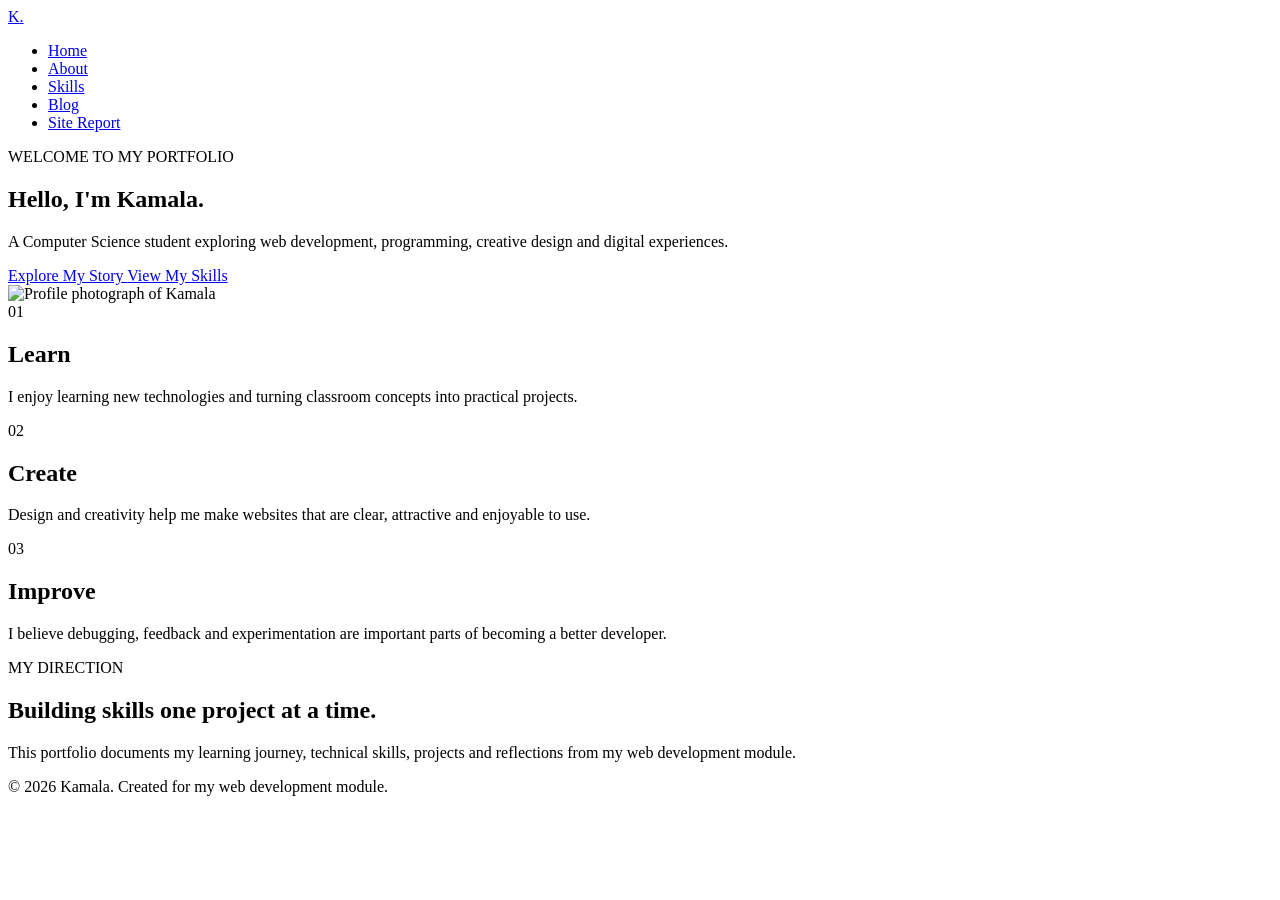
==== index.html @ a612e980 "welcome to my first page" ====
<!DOCTYPE html>
<html lang="en">
<head>
    <meta charset="UTF-8">
    <meta name="viewport" content="width=device-width, initial-scale=1.0">
    <meta name="description" content="Kamala's personal portfolio website">
    <title>Kamala | Home</title>
    <link rel="stylesheet" href="style.css">
</head>

<body>

<header class="site-header">
    <a class="logo" href="index.html">K<span>.</span></a>

    <nav aria-label="Main navigation">
        <ul class="nav-list">
            <li><a class="active" href="index.html">Home</a></li>
            <li><a href="about.html">About</a></li>
            <li><a href="skills.html">Skills</a></li>
            <li><a href="blog.html">Blog</a></li>
            <li><a href="sitereport.html">Site Report</a></li>
        </ul>
    </nav>
</header>

<main>

    <section class="hero">

        <div class="hero-content">
            <p class="eyebrow">WELCOME TO MY PORTFOLIO</p>

            <h1>
                Hello, I'm <span>Kamala</span>.
            </h1>

            <p class="hero-text">
                A Computer Science student exploring web development,
                programming, creative design and digital experiences.
            </p>

            <div class="button-group">
                <a class="button primary" href="about.html">
                    Explore My Story
                </a>

                <a class="button secondary" href="skills.html">
                    View My Skills
                </a>
            </div>
        </div>

        <div class="hero-card">
            <img src="1.PNG"
                 alt="Profile photograph of Kamala">
        </div>

    </section>

    <div class="section intro-grid">

    <article class="card">

        <div class="icon">01</div>

        <h2>Learn</h2>

        <p>
            I enjoy learning new technologies and turning classroom
            concepts into practical projects.
        </p>

    </article>


    <article class="card">

        <div class="icon">02</div>

        <h2>Create</h2>

        <p>
            Design and creativity help me make websites that are
            clear, attractive and enjoyable to use.
        </p>

    </article>


    <article class="card">

        <div class="icon">03</div>

        <h2>Improve</h2>

        <p>
            I believe debugging, feedback and experimentation are
            important parts of becoming a better developer.
        </p>

    </article>

</div>


    <section class="section highlight">

        <div>
            <p class="eyebrow">MY DIRECTION</p>

            <h2>
                Building skills one project at a time.
            </h2>
        </div>

        <p>
            This portfolio documents my learning journey, technical
            skills, projects and reflections from my web development module.
        </p>

    </section>

</main>


<footer class="site-footer">
    <p>
        &copy; 2026 Kamala. Created for my web development module.
    </p>
</footer>

</body>
</html>
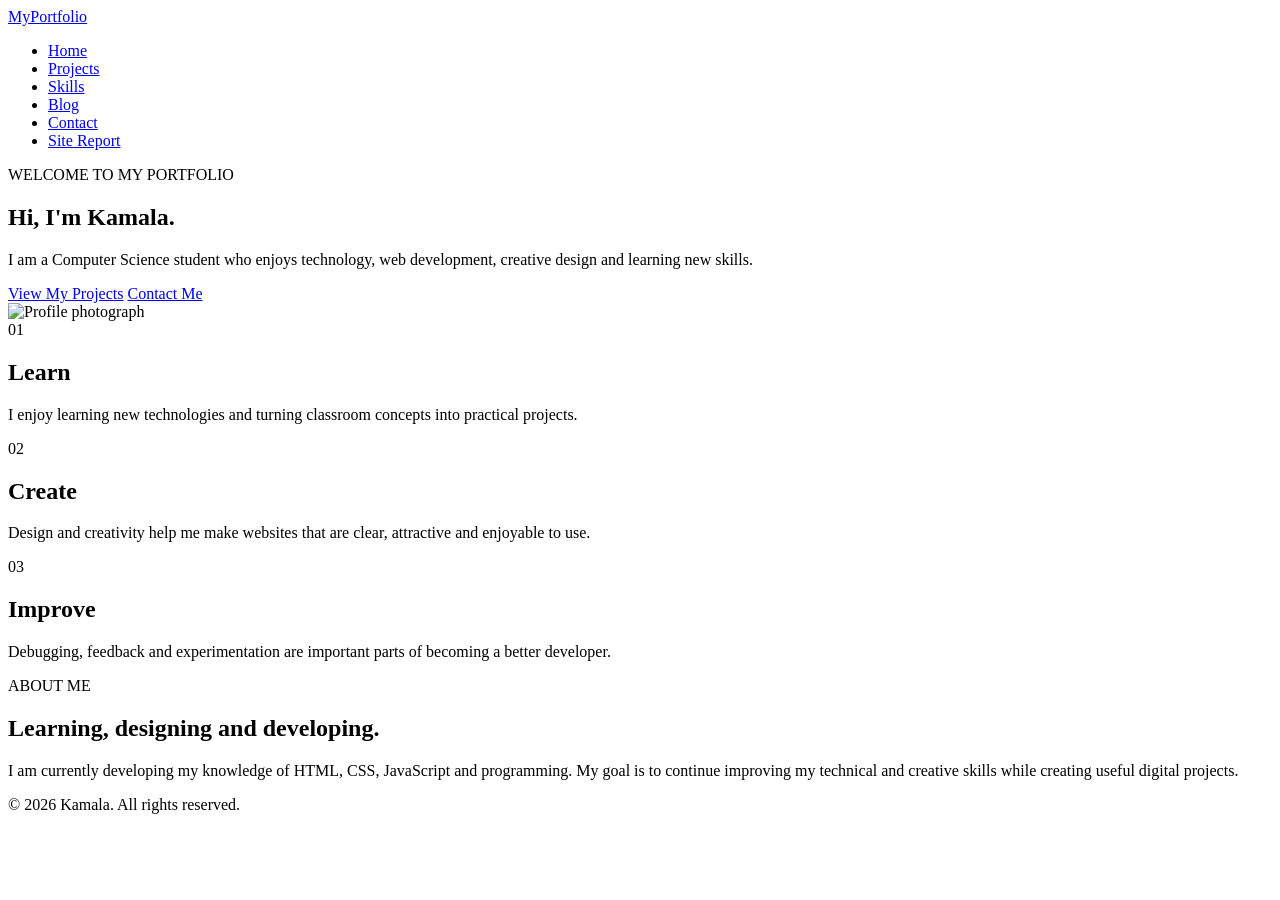
==== commit 18d65b48: "Update portfolio website content and structure <section class="page-heading">     <p class="small-h" ====
--- a/index.html
+++ b/index.html
@@ -3,120 +3,126 @@
 <head>
     <meta charset="UTF-8">
     <meta name="viewport" content="width=device-width, initial-scale=1.0">
-    <meta name="description" content="Kamala's personal portfolio website">
-    <title>Kamala | Home</title>
+    <meta name="description" content="Personal portfolio website of a Computer Science student.">
+    <title>Home | My Portfolio</title>
     <link rel="stylesheet" href="style.css">
 </head>
 
 <body>
 
 <header class="site-header">
-    <a class="logo" href="index.html">K<span>.</span></a>
+
+    <a class="logo" href="index.html">MyPortfolio</a>
 
     <nav aria-label="Main navigation">
         <ul class="nav-list">
             <li><a class="active" href="index.html">Home</a></li>
-            <li><a href="about.html">About</a></li>
+            <li><a href="project.html">Projects</a></li>
             <li><a href="skills.html">Skills</a></li>
             <li><a href="blog.html">Blog</a></li>
+            <li><a href="contact.html">Contact</a></li>
             <li><a href="sitereport.html">Site Report</a></li>
         </ul>
     </nav>
+
 </header>
+
 
 <main>
 
     <section class="hero">
 
         <div class="hero-content">
-            <p class="eyebrow">WELCOME TO MY PORTFOLIO</p>
+
+            <p class="small-heading">WELCOME TO MY PORTFOLIO</p>
 
             <h1>
-                Hello, I'm <span>Kamala</span>.
+                Hi, I'm <span>Kamala</span>.
             </h1>
 
             <p class="hero-text">
-                A Computer Science student exploring web development,
-                programming, creative design and digital experiences.
+                I am a Computer Science student who enjoys technology,
+                web development, creative design and learning new skills.
             </p>
 
-            <div class="button-group">
-                <a class="button primary" href="about.html">
-                    Explore My Story
-                </a>
+            <div class="hero-buttons">
+                <a class="button" href="project.html">View My Projects</a>
+                <a class="button button-outline" href="contact.html">Contact Me</a>
+            </div>
 
-                <a class="button secondary" href="skills.html">
-                    View My Skills
-                </a>
-            </div>
         </div>
 
-        <div class="hero-card">
+        <div class="hero-image">
+
             <img src="1.PNG"
-                 alt="Profile photograph of Kamala">
+                 alt="Profile photograph">
+
         </div>
 
     </section>
 
+
     <div class="section intro-grid">
 
-    <article class="card">
+        <article class="card">
 
-        <div class="icon">01</div>
+            <div class="icon">01</div>
 
-        <h2>Learn</h2>
+            <h2>Learn</h2>
 
-        <p>
-            I enjoy learning new technologies and turning classroom
-            concepts into practical projects.
-        </p>
+            <p>
+                I enjoy learning new technologies and turning classroom
+                concepts into practical projects.
+            </p>
 
-    </article>
+        </article>
 
 
-    <article class="card">
+        <article class="card">
 
-        <div class="icon">02</div>
+            <div class="icon">02</div>
 
-        <h2>Create</h2>
+            <h2>Create</h2>
 
-        <p>
-            Design and creativity help me make websites that are
-            clear, attractive and enjoyable to use.
-        </p>
+            <p>
+                Design and creativity help me make websites that are
+                clear, attractive and enjoyable to use.
+            </p>
 
-    </article>
+        </article>
 
 
-    <article class="card">
+        <article class="card">
 
-        <div class="icon">03</div>
+            <div class="icon">03</div>
 
-        <h2>Improve</h2>
+            <h2>Improve</h2>
 
-        <p>
-            I believe debugging, feedback and experimentation are
-            important parts of becoming a better developer.
-        </p>
+            <p>
+                Debugging, feedback and experimentation are important
+                parts of becoming a better developer.
+            </p>
 
-    </article>
+        </article>
 
-</div>
+    </div>
 
 
-    <section class="section highlight">
+    <section class="section about-preview">
 
         <div>
-            <p class="eyebrow">MY DIRECTION</p>
 
-            <h2>
-                Building skills one project at a time.
-            </h2>
+            <p class="small-heading">ABOUT ME</p>
+
+            <h2>Learning, designing and developing.</h2>
+
         </div>
 
         <p>
-            This portfolio documents my learning journey, technical
-            skills, projects and reflections from my web development module.
+            I am currently developing my knowledge of HTML, CSS,
+            JavaScript and programming. My goal is to continue improving
+            my technical and creative skills while creating useful
+            digital projects.
         </p>
 
     </section>
@@ -125,10 +131,10 @@
 
 
 <footer class="site-footer">
-    <p>
-        &copy; 2026 Kamala. Created for my web development module.
-    </p>
+
+    <p>&copy; 2026 Kamala. All rights reserved.</p>
+
 </footer>
 
 </body>
-</html>+</html>
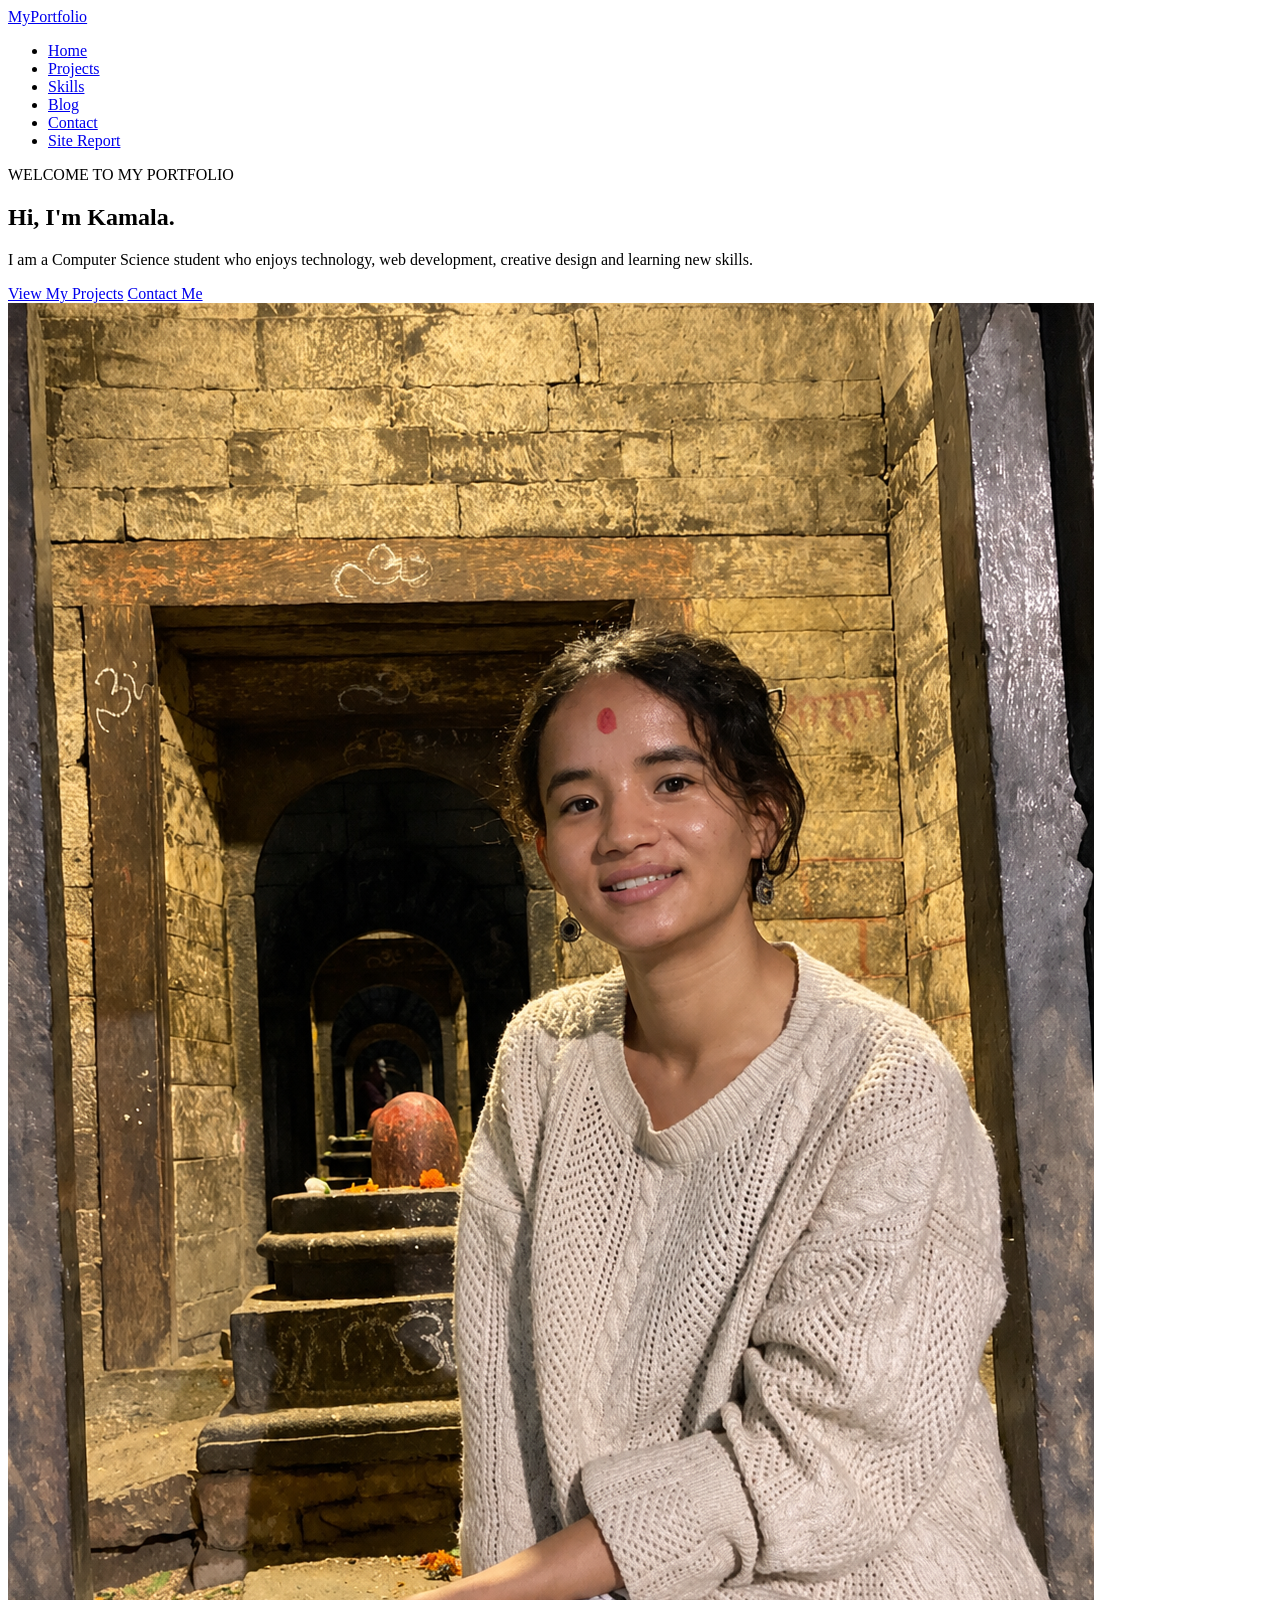
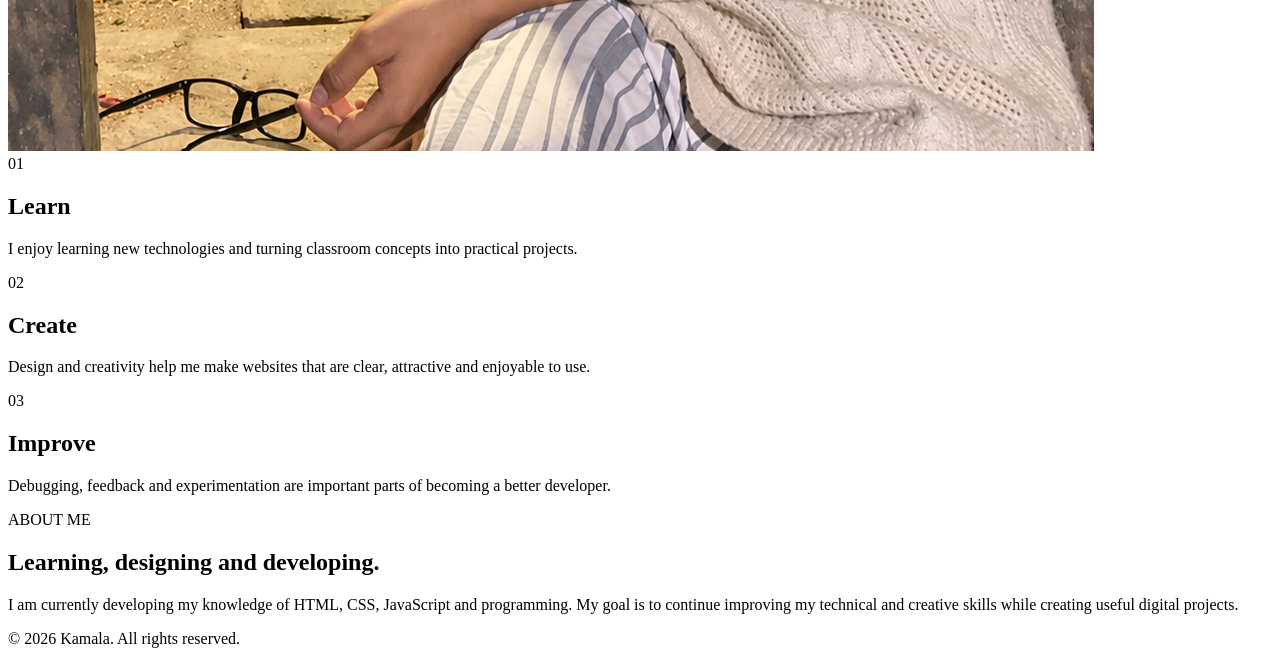
==== commit 6e0e8417: "updated website code" ====
--- a/index.html
+++ b/index.html
@@ -17,7 +17,7 @@
     <nav aria-label="Main navigation">
         <ul class="nav-list">
             <li><a class="active" href="index.html">Home</a></li>
-            <li><a href="project.html">Projects</a></li>
+            <li><a href="projects.html">Projects</a></li>
             <li><a href="skills.html">Skills</a></li>
             <li><a href="blog.html">Blog</a></li>
             <li><a href="contact.html">Contact</a></li>
@@ -46,7 +46,7 @@
             </p>
 
             <div class="hero-buttons">
-                <a class="button" href="project.html">View My Projects</a>
+                <a class="button" href="projects.html">View My Projects</a>
                 <a class="button button-outline" href="contact.html">Contact Me</a>
             </div>
 
@@ -54,7 +54,7 @@
 
         <div class="hero-image">
 
-            <img src="1.PNG"
+            <img src="1.png"
                  alt="Profile photograph">
 
         </div>
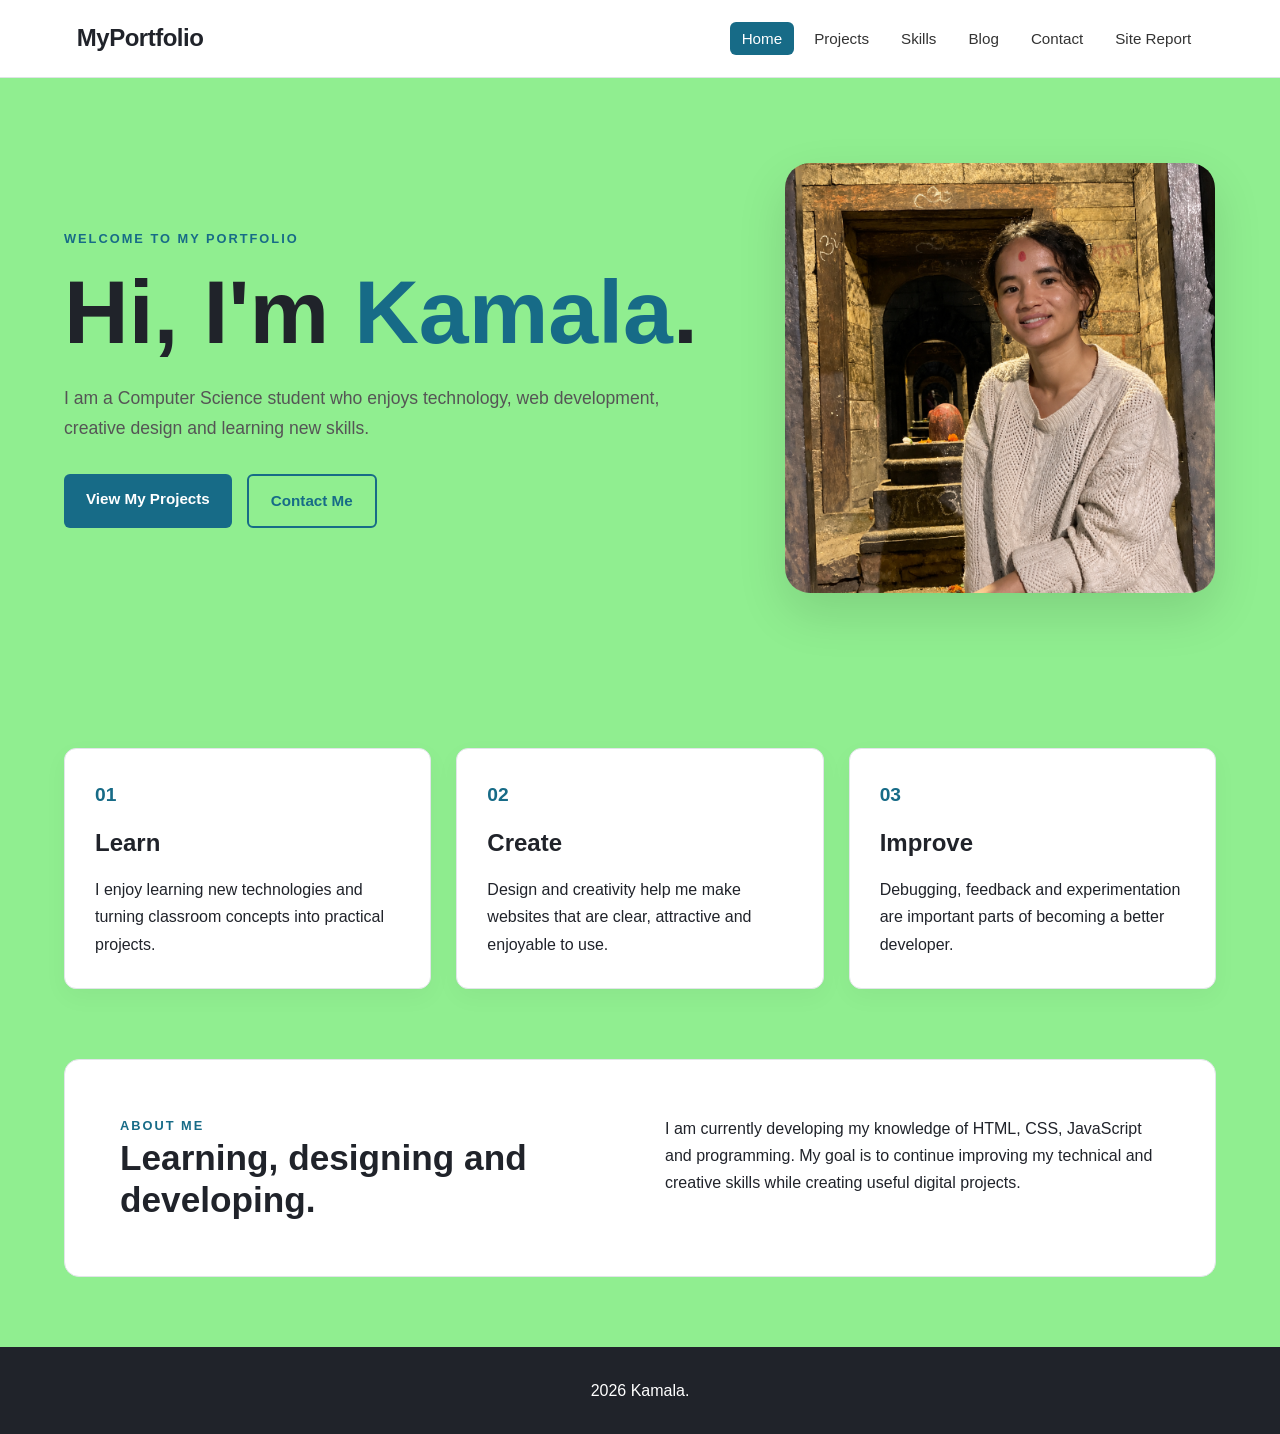
==== commit 1e8f9a7f: "Update portfolio website" ====
--- a/index.html
+++ b/index.html
@@ -132,7 +132,7 @@
 
 <footer class="site-footer">
 
-    <p>&copy; 2026 Kamala. All rights reserved.</p>
+    <p> 2026 Kamala. </p>
 
 </footer>
 
--- a/style.css
+++ b/style.css
@@ -0,0 +1,659 @@
+* {
+    margin: 0;
+    padding: 0;
+    box-sizing: border-box;
+}
+
+html {
+    scroll-behavior: smooth;
+}
+
+body {
+    font-family: Arial, Helvetica, sans-serif;
+    line-height: 1.7;
+    color: #20232a;
+    background:lightgreen;
+}
+
+img {
+    max-width: 100%;
+    display: block;
+}
+
+a {
+    color: #176b87;
+}
+
+a:hover {
+    color: #0d4f65;
+}
+
+.site-header {
+    background: #ffffff;
+    border-bottom: 1px solid #dfe3e6;
+    padding: 18px 6%;
+    display: flex;
+    align-items: center;
+    justify-content: space-between;
+    gap: 30px;
+    position: sticky;
+    top: 0;
+    z-index: 1000;
+}
+
+.logo {
+    color: #20232a;
+    text-decoration: none;
+    font-size: 1.5rem;
+    font-weight: 800;
+    letter-spacing: -0.5px;
+}
+
+.nav-list {
+    list-style: none;
+    display: flex;
+    flex-wrap: wrap;
+    justify-content: center;
+    gap: 8px;
+}
+
+.nav-list a {
+    color: #333333;
+    text-decoration: none;
+    padding: 8px 12px;
+    border-radius: 6px;
+    font-size: 0.95rem;
+}
+
+.nav-list a:hover,
+.nav-list a.active {
+    color: #ffffff;
+    background: #176b87;
+}
+
+main {
+    width: min(1180px, 90%);
+    margin: auto;
+}
+
+.hero {
+    min-height: 600px;
+    display: grid;
+    grid-template-columns: 1.2fr 0.8fr;
+    align-items: center;
+    gap: 70px;
+    padding: 80px 0;
+}
+
+.hero-content h1 {
+    font-size: clamp(3rem, 7vw, 5.8rem);
+    line-height: 1.05;
+    margin: 15px 0 25px;
+}
+
+.hero-content h1 span {
+    color: #176b87;
+}
+
+.small-heading {
+    color: #176b87;
+    font-size: 0.8rem;
+    font-weight: 800;
+    letter-spacing: 2px;
+}
+
+.hero-text {
+    max-width: 650px;
+    font-size: 1.1rem;
+    color: #555555;
+}
+
+.hero-buttons {
+    display: flex;
+    flex-wrap: wrap;
+    gap: 15px;
+    margin-top: 30px;
+}
+
+.button {
+    display: inline-block;
+    border: none;
+    background: #176b87;
+    color: #ffffff;
+    padding: 12px 22px;
+    border-radius: 6px;
+    text-decoration: none;
+    cursor: pointer;
+    font-weight: 700;
+    font-size: 0.95rem;
+}
+
+.button:hover {
+    background: #0d4f65;
+    color: #ffffff;
+}
+
+.button-outline {
+    background: transparent;
+    border: 2px solid #176b87;
+    color: #176b87;
+}
+
+.button-outline:hover {
+    background: #176b87;
+    color: #ffffff;
+}
+
+.hero-image img {
+    width: 100%;
+    max-width: 430px;
+    aspect-ratio: 1 / 1;
+    object-fit: cover;
+    margin: auto;
+    border-radius: 25px;
+    box-shadow: 0 20px 50px rgba(0, 0, 0, 0.12);
+}
+
+.section {
+    margin: 70px 0;
+}
+
+.section > h2 {
+    margin-bottom: 30px;
+    font-size: 2rem;
+}
+
+.intro-grid {
+    display: grid;
+    grid-template-columns: repeat(3, 1fr);
+    gap: 25px;
+}
+
+.card {
+    background: #ffffff;
+    padding: 30px;
+    border: 1px solid #e1e5e8;
+    border-radius: 12px;
+    box-shadow: 0 8px 25px rgba(0, 0, 0, 0.04);
+}
+
+.card h2 {
+    margin: 12px 0;
+}
+
+.icon {
+    color: #176b87;
+    font-weight: 800;
+    font-size: 1.2rem;
+}
+
+.about-preview {
+    display: grid;
+    grid-template-columns: 1fr 1fr;
+    gap: 50px;
+    padding: 55px;
+    background: #ffffff;
+    border-radius: 15px;
+    border: 1px solid #e1e5e8;
+}
+
+.about-preview h2 {
+    font-size: 2.2rem;
+    line-height: 1.2;
+}
+
+.page-heading {
+    padding: 90px 0 55px;
+    text-align: center;
+}
+
+.page-heading h1 {
+    font-size: clamp(2.7rem, 6vw, 4.5rem);
+    line-height: 1.1;
+    margin: 12px 0;
+}
+
+.page-heading p:last-child {
+    max-width: 700px;
+    margin: auto;
+    color: #666666;
+}
+
+/* Project page - intentionally different grid */
+
+.projects-grid {
+    display: grid;
+    grid-template-columns: repeat(2, 1fr);
+    grid-template-rows: auto auto;
+    gap: 25px;
+    margin-bottom: 90px;
+}
+
+.project-card {
+    background: #ffffff;
+    border: 1px solid #e1e5e8;
+    border-radius: 14px;
+    overflow: hidden;
+}
+
+.project-large {
+    grid-row: span 2;
+}
+
+.project-wide {
+    grid-column: span 2;
+    display: grid;
+    align-items: center;
+}
+
+.project-card img {
+    width: 100%;
+    height: 250px;
+    object-fit: cover;
+}
+
+.project-large img {
+    height: 350px;
+}
+
+.project-content {
+    padding: 28px;
+}
+
+.project-content span {
+    color: #176b87;
+    font-size: 0.75rem;
+    font-weight: 800;
+    letter-spacing: 1.5px;
+}
+
+.project-content h2 {
+    margin: 8px 0 12px;
+}
+
+.project-content a {
+    display: inline-block;
+    margin-top: 15px;
+    font-weight: 700;
+}
+
+/* Contact */
+
+.contact-grid {
+    display: grid;
+    grid-template-columns: 0.8fr 1.2fr;
+    gap: 50px;
+    margin-bottom: 90px;
+}
+
+.contact-information,
+.contact-form-container {
+    background: #ffffff;
+    padding: 40px;
+    border: 1px solid #e1e5e8;
+    border-radius: 14px;
+}
+
+.contact-information h2,
+.contact-form-container h2 {
+    margin-bottom: 20px;
+}
+
+.contact-item {
+    margin-top: 30px;
+    padding-top: 20px;
+    border-top: 1px solid #e1e5e8;
+}
+
+.contact-item h3 {
+    margin-bottom: 5px;
+}
+
+.form-group {
+    margin-bottom: 20px;
+}
+
+.form-group label {
+    display: block;
+    margin-bottom: 7px;
+    font-weight: 700;
+}
+
+.form-group input,
+.form-group textarea {
+    width: 100%;
+    padding: 12px;
+    border: 1px solid #cbd1d5;
+    border-radius: 6px;
+    font: inherit;
+    background: #ffffff;
+}
+
+.form-group input:focus,
+.form-group textarea:focus {
+    outline: 2px solid #176b87;
+    border-color: #176b87;
+}
+
+/* Skills */
+
+.table-wrapper {
+    overflow-x: auto;
+}
+
+table {
+    width: 100%;
+    border-collapse: collapse;
+    background: #ffffff;
+}
+
+caption {
+    text-align: left;
+    font-weight: 700;
+    padding: 15px 0;
+}
+
+th,
+td {
+    padding: 16px;
+    border: 1px solid #dfe3e6;
+    text-align: left;
+}
+
+th {
+    background: #176b87;
+    color: #ffffff;
+}
+
+tr:nth-child(even) {
+    background: #f0f4f6;
+}
+
+.skills-list {
+    display: grid;
+    grid-template-columns: repeat(4, 1fr);
+    gap: 20px;
+}
+
+.skill-item {
+    background: #ffffff;
+    padding: 25px;
+    border: 1px solid #e1e5e8;
+    border-radius: 10px;
+}
+
+.skill-item h3 {
+    margin-bottom: 8px;
+    color: #176b87;
+}
+
+.two-column {
+    display: grid;
+    grid-template-columns: 1fr 1fr;
+    gap: 50px;
+}
+
+.styled-list {
+    padding-left: 25px;
+}
+
+.styled-list li {
+    margin-bottom: 10px;
+}
+
+.numbered {
+    list-style-type: decimal;
+}
+
+/* Blog */
+
+.blog-post {
+    display: grid;
+    grid-template-columns: 0.9fr 1.1fr;
+    gap: 50px;
+    align-items: center;
+    margin-bottom: 70px;
+    background: #ffffff;
+    padding: 30px;
+    border: 1px solid #e1e5e8;
+    border-radius: 14px;
+}
+
+.blog-post.reverse {
+    grid-template-columns: 1.1fr 0.9fr;
+}
+
+.blog-post.reverse .blog-image {
+    order: 2;
+}
+
+.blog-image {
+    width: 100%;
+    height: 350px;
+    object-fit: cover;
+    border-radius: 10px;
+}
+
+.blog-content h2 {
+    font-size: 2rem;
+    margin-bottom: 15px;
+}
+
+.blog-content p {
+    margin-bottom: 15px;
+}
+
+.blog-conclusion {
+    background: #ffffff;
+    padding: 45px;
+    border-left: 5px solid #176b87;
+    margin-bottom: 90px;
+}
+
+/* Site report */
+
+.report {
+    max-width: 900px;
+    margin: 0 auto 90px;
+}
+
+.report-section {
+    margin-bottom: 55px;
+}
+
+.report-section h2 {
+    font-size: 2rem;
+    margin-bottom: 18px;
+}
+
+.report-section p {
+    margin-bottom: 18px;
+}
+
+.development-log {
+    padding-left: 25px;
+}
+
+.development-log li {
+    margin-bottom: 15px;
+}
+
+.validation-grid {
+    display: grid;
+    grid-template-columns: 1fr 1fr;
+    gap: 25px;
+    margin-top: 30px;
+}
+
+.validation-grid figure {
+    background: #ffffff;
+    padding: 15px;
+    border: 1px solid #dfe3e6;
+    border-radius: 10px;
+}
+
+.validation-grid img {
+    width: 100%;
+    height: 300px;
+    object-fit: contain;
+    background: #f1f1f1;
+}
+
+.validation-grid figcaption {
+    padding: 12px 5px 5px;
+    font-weight: 700;
+}
+
+.note {
+    padding: 15px;
+    background: #fff5d9;
+    border-left: 4px solid #d49b00;
+}
+
+/* Footer */
+
+.site-footer {
+    background: #20232a;
+    color: #ffffff;
+    text-align: center;
+    padding: 30px 6%;
+    margin-top: 50px;
+}
+
+
+/* Responsive design */
+
+@media (max-width: 900px) {
+
+    .site-header {
+        flex-direction: column;
+        align-items: center;
+    }
+
+    .hero {
+        grid-template-columns: 1fr;
+        text-align: center;
+    }
+
+    .hero-buttons {
+        justify-content: center;
+    }
+
+    .intro-grid {
+        grid-template-columns: 1fr;
+    }
+
+    .about-preview {
+        grid-template-columns: 1fr;
+    }
+
+    .skills-list {
+        grid-template-columns: repeat(2, 1fr);
+    }
+
+    .contact-grid {
+        grid-template-columns: 1fr;
+    }
+
+    .blog-post,
+    .blog-post.reverse {
+        grid-template-columns: 1fr;
+    }
+
+    .blog-post.reverse .blog-image {
+        order: 0;
+    }
+
+    .validation-grid {
+        grid-template-columns: 1fr;
+    }
+
+}
+
+@media (max-width: 650px) {
+
+    main {
+        width: 92%;
+    }
+
+    .site-header {
+        position: static;
+        padding: 15px 4%;
+    }
+
+    .nav-list {
+        gap: 3px;
+    }
+
+    .nav-list a {
+        display: block;
+        padding: 7px 8px;
+        font-size: 0.85rem;
+    }
+
+    .hero {
+        padding: 55px 0;
+    }
+
+    .hero-content h1 {
+        font-size: 3rem;
+    }
+
+    .page-heading {
+        padding: 60px 0 40px;
+    }
+
+    .projects-grid {
+        grid-template-columns: 1fr;
+    }
+
+    .project-large {
+        grid-row: auto;
+    }
+
+    .project-wide {
+        grid-column: auto;
+    }
+
+    .project-card img,
+    .project-large img {
+        height: 230px;
+    }
+
+    .two-column {
+        grid-template-columns: 1fr;
+        gap: 30px;
+    }
+
+    .skills-list {
+        grid-template-columns: 1fr;
+    }
+
+    .contact-information,
+    .contact-form-container {
+        padding: 25px;
+    }
+
+    .blog-post {
+        padding: 20px;
+        gap: 25px;
+    }
+
+    .blog-image {
+        height: 250px;
+    }
+
+    .blog-conclusion {
+        padding: 25px;
+    }
+
+    .report-section h2 {
+        font-size: 1.6rem;
+    }
+
+    .validation-grid img {
+        height: 220px;
+    }
+
+}
+
